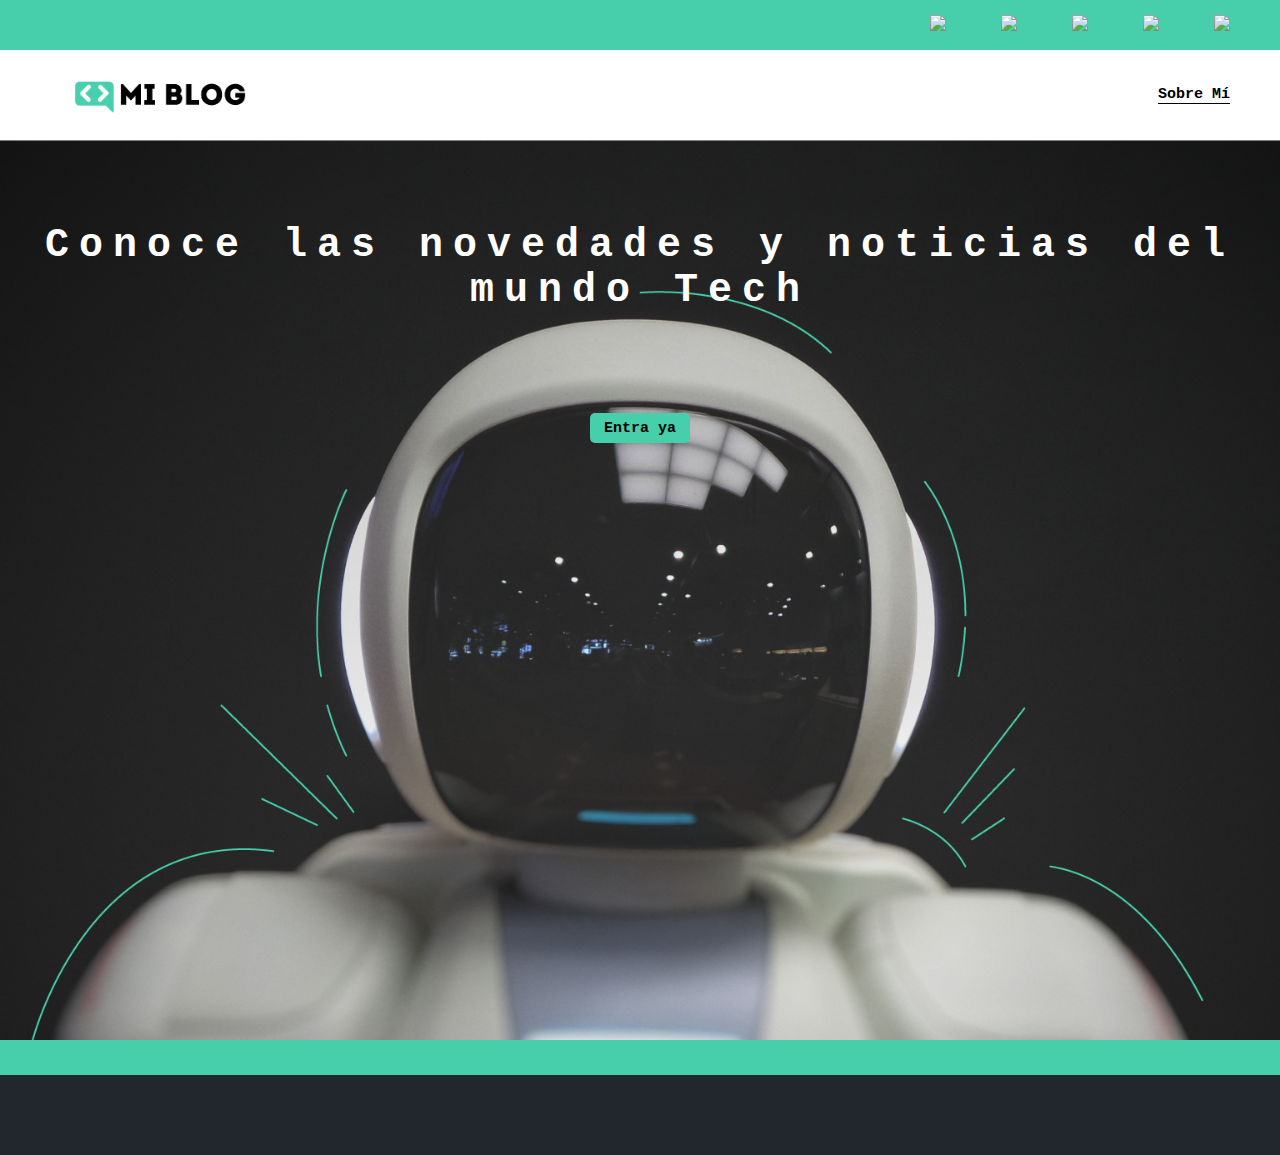
==== index.html @ 909da3fd "Nuevo proyecto de inicio de blog" ====
<!DOCTYPE html>
<html lang="en">
<head>
    <meta charset="UTF-8">
    <meta http-equiv="X-UA-Compatible" content="IE=edge">
    <meta name="viewport" content="width=device-width, initial-scale=1.0">
    <link rel="stylesheet" href="style.css">
    <title>Mi Blog</title>
</head>
<body class="body-index">
    <header>
        <section class="header-icons-container">
            <div class="icons">
                <a href="/"><img class="ico" src="https://img.icons8.com/ios-filled/50/000000/facebook-new.png"/> </a>
                <a href="#"><img class="ico" src="https://img.icons8.com/ios-filled/50/000000/youtube-play.png"/></a>
                <a href="#"><img class="ico" src="https://img.icons8.com/ios-filled/50/000000/twitter.png"/></a>
                <a href="#"><img class="ico" src="https://img.icons8.com/ios-filled/50/000000/instagram-new--v1.png"/></a>
                <a href="#"><img class="ico" src="https://img.icons8.com/ios-filled/50/000000/linkedin.png"/></a>
            </div>
        </section>
        <nav>
            <section class="nav-logo-container">
                <a href="/"><img src="./Logo-negro.png" alt="Mi logo"></a>      
            </section>
            <section class="profile-link">
                <a href="/maquetación-css/perfil.html">Sobre Mí</a>
            </section>
        </nav>
    </header>
    <main class="main-home">
        <div class="main-container">
            <h2 class="main-container-title">Conoce las novedades y noticias del mundo Tech</h2>
            <div class="main-container-buttom">
                <a href="./blogs.html">Entra ya</a>
            </div>
          
        </div>
    </main>
    <footer>
        <div class="footer"></div>
    </footer>
</body>
</html>
---- style.css ----
.body-index {
    box-sizing: border-box;
    margin: 0px;
    padding: 0px;
    position: absolute;
    overflow: hidden;
    top: 0;
    bottom: 0;
    right: 0;
    left:0;
}
.home-body {
    margin: 0;
}
.grid-container {
    max-width: 980px;
    margin: auto;

}
a {
    text-decoration: none;
    color: black;
    font-family: monospace;
    font-weight: bold;
    font-size: 15px;
}


header {
    width: 100%; 
    height: 140px;
    display: grid;
    grid-template-rows: 1fr 1fr;
}
header .header-icons-container {
    width: 100%;
    height: 50px;
    display: grid; 
    background-color: #47cfac;
}
header .header-icons-container .icons {
    width: 300px;
    height: auto; 
    display: flex;
    justify-items: flex-end;
    align-items: center;
    justify-content: space-between;
    justify-self: end;
    margin-right: 50px;
}

.header-icons-container .icons .ico {
    width: 35px;
}
nav {
    display: grid;
    grid-template-columns: 1fr 1fr;
    height: 90px;
}
nav .nav-logo-container {
    margin-left: 50px;

}
nav .nav-logo-container img {
    width: 220px;
    margin-top: 10px;
}
nav .profile-link {
    display: flex;
    align-items: center;
    justify-content: flex-end;
    margin-right: 50px;
}
nav .profile-link a {
    color: black;
    border-bottom: 1px solid black;
}
.main-home {
    width: 100%;
    height: 100%;
    background-image: url(./assets/img/Cover.png);
    background-size: cover;
    background-position: center;
    display: flex;
    justify-content: center;
}
.main-home .main-container {
    text-align: center;
    margin-top: 50px;
    font-family: monospace;
}
.main-home .main-container .main-container-title {
    color: white;
    letter-spacing: 10px;
    font-size: 40px;
    width: 100%;
}
.main-home .main-container-buttom {
    background-color: #47cfac;
    width: 100px;
    height: 30px;
    border-radius: 5px;
    margin: 100px auto;
    display: grid;
}
.main-home .main-container-buttom a {
    justify-items: center;
    margin: auto;
    font-weight: bold;
    color: black;
}


.blogs-main {
    display: grid;

}
.blogs-news-container {
    background-color: #e6e9ed;
    padding: 0 50px 40px;
}
.blogs-main-new {
    display: grid;
    grid-template-columns: 2fr 1fr;
    grid-template-rows: 2fr;
}
.blogs-news-img-container {
    grid-column: 1;
}
.blogs-news-img-container img {
    width: 90%;
    border-radius: 3px;
}
.blogs-news-info-container {
    grid-column: 2;

}
.blogs-news-info-container p {
    margin-bottom: 35px;
}
.blogs-posts-container {
    padding: 0 50px 40px;
}
.blogs-posts-container .line-content {
    border-bottom: 1px solid #cdd2da;
    padding-bottom: 20px;
    text-align: center;

}
.blogs-button {
    border: 1px solid #47cfac;
    padding: 10px 15px;
    font-size: 12px;
}
.blogs-posts-container .post-container {
    display: inline-block;
    padding-left: 23px;
    max-width: 30%;
    margin-bottom: 50px;
}
.blogs-posts-container .post-container p {
    margin-bottom: 35px;
}
.blogs-posts-container .post-container img {
    width: 100%;
}
footer {
    width: 100%;
    height: 80px;
    background-color: #22272d;
    border-top: 35px solid #47cfac;
    text-align: center;
}
footer p {
    color: white;
    margin-top: 30px;
}
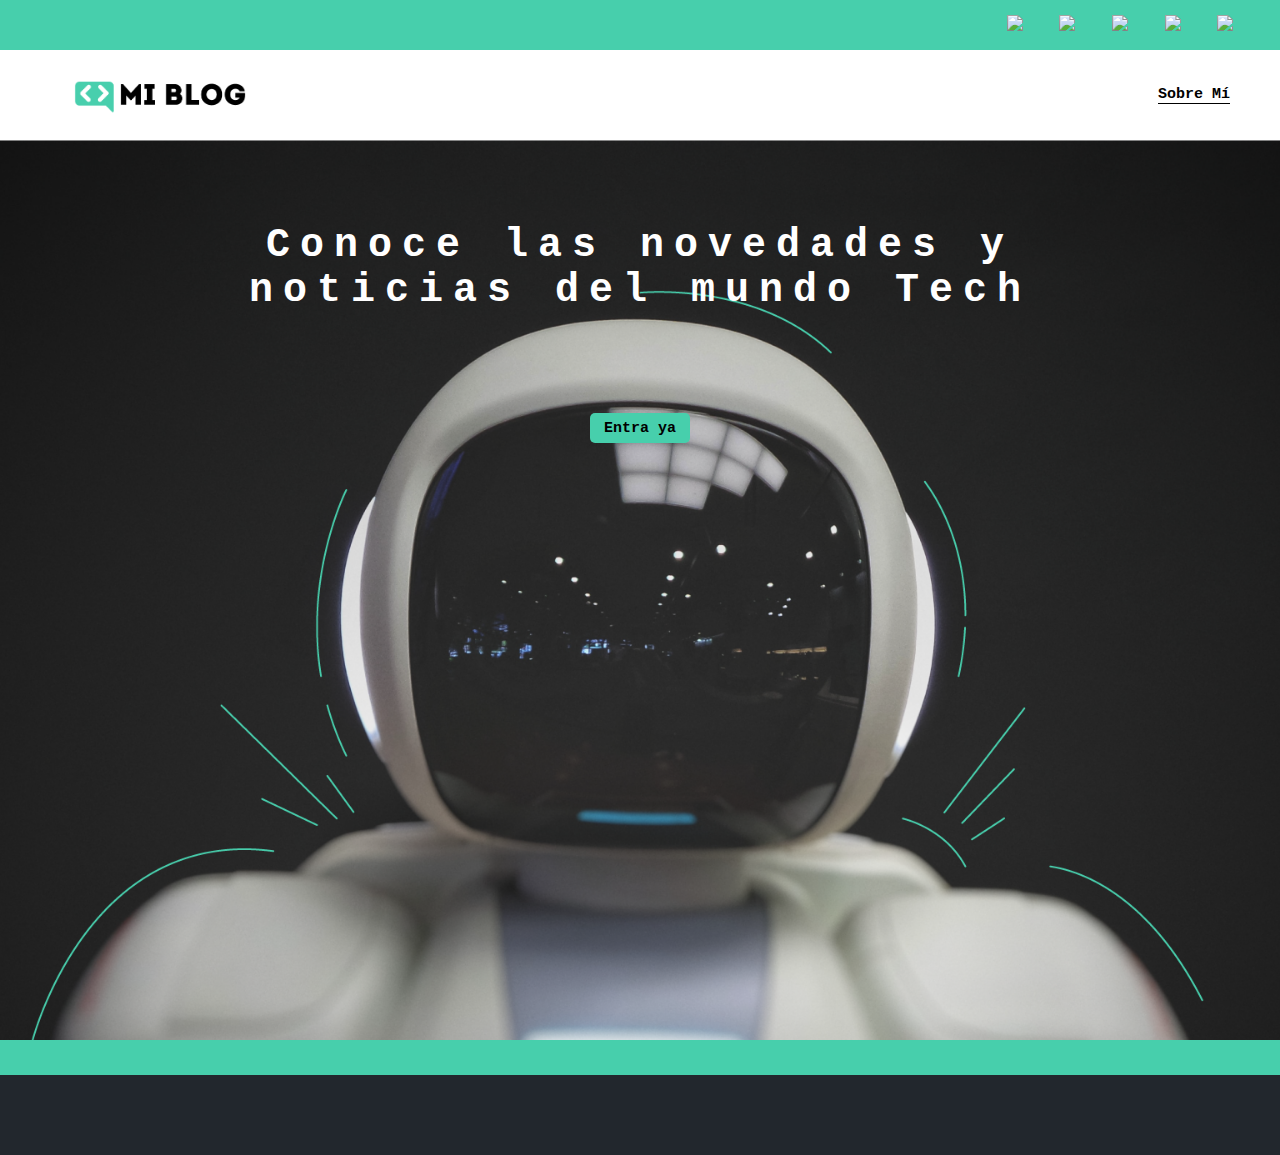
==== commit 1134bfb5: "last updates to the bloh project" ====
--- a/index.html
+++ b/index.html
@@ -4,7 +4,7 @@
     <meta charset="UTF-8">
     <meta http-equiv="X-UA-Compatible" content="IE=edge">
     <meta name="viewport" content="width=device-width, initial-scale=1.0">
-    <link rel="stylesheet" href="style.css">
+    <link rel="stylesheet" href="./css/style.css">
     <title>Mi Blog</title>
 </head>
 <body class="body-index">
@@ -20,7 +20,7 @@
         </section>
         <nav>
             <section class="nav-logo-container">
-                <a href="/"><img src="./Logo-negro.png" alt="Mi logo"></a>      
+                <a href="/"><img src="./assets/img/Logo-negro.png" alt="Mi logo"></a>      
             </section>
             <section class="profile-link">
                 <a href="/maquetación-css/perfil.html">Sobre Mí</a>
--- a/css/style.css
+++ b/css/style.css
@@ -0,0 +1,222 @@
+.body-index {
+    box-sizing: border-box;
+    margin: 0px;
+    padding: 0px;
+    position: absolute;
+    overflow: hidden;
+    top: 0;
+    bottom: 0;
+    right: 0;
+    left:0;
+}
+.home-body {
+    margin: 0;
+}
+.grid-container {
+    max-width: 980px;
+    margin: auto;
+
+}
+a {
+    text-decoration: none;
+    color: black;
+    font-family: monospace;
+    font-weight: bold;
+    font-size: 15px;
+}
+
+
+header {
+    width: 100%; 
+    height: 140px;
+    display: grid;
+    grid-template-rows: 1fr 1fr;
+}
+header .header-icons-container {
+    width: 100%;
+    height: 50px;
+    display: grid; 
+    background-color: #47cfac;
+}
+header .header-icons-container .icons {
+    width: 300px;
+    height: auto; 
+    display: flex;
+    justify-items: flex-end;
+    align-items: center;
+    justify-content: space-evenly;
+    justify-self: end;
+    margin-right: 10px;
+}
+
+.header-icons-container .icons .ico {
+    width: 25px;
+}
+nav {
+    display: grid;
+    grid-template-columns: 1fr 1fr;
+    height: 90px;
+}
+nav .nav-logo-container {
+    margin-left: 50px;
+
+}
+nav .nav-logo-container img {
+    width: 220px;
+    margin-top: 10px;
+}
+nav .profile-link {
+    display: flex;
+    align-items: center;
+    justify-content: flex-end;
+    margin-right: 50px;
+}
+nav .profile-link a {
+    color: black;
+    border-bottom: 1px solid black;
+}
+.main-home {
+    width: 100%;
+    height: 100%;
+    background-image: url(./font/Cover.png);
+    background-size: cover;
+    background-position: center;
+    display: flex;
+    justify-content: center;
+}
+.main-home .main-container {
+    text-align: center;
+    margin-top: 50px;
+    font-family: monospace;
+}
+.main-home .main-container .main-container-title {
+    color: white;
+    letter-spacing: 10px;
+    font-size: 40px;
+    width: 100%;
+    max-width: 976px;
+}
+.main-home .main-container-buttom {
+    background-color: #47cfac;
+    width: 100px;
+    height: 30px;
+    border-radius: 5px;
+    margin: 100px auto;
+    display: grid;
+}
+.main-home .main-container-buttom a {
+    justify-items: center;
+    margin: auto;
+    font-weight: bold;
+    color: black;
+}
+
+
+.blogs-main {
+    display: grid;
+
+}
+.blogs-news-container {
+    background-color: #e6e9ed;
+    padding: 0 50px 40px;
+}
+.blogs-main-new {
+    display: grid;
+    grid-template-columns: 2fr 1fr;
+    grid-template-rows: 2fr;
+}
+.blogs-news-img-container {
+    grid-column: 1;
+}
+.blogs-news-img-container img {
+    width: 90%;
+    border-radius: 3px;
+}
+.blogs-news-info-container {
+    grid-column: 2;
+
+}
+.blogs-news-info-container p {
+    margin-bottom: 35px;
+}
+.blogs-posts-container {
+    padding: 0 50px 40px;
+}
+.blogs-posts-container .line-content {
+    border-bottom: 1px solid #cdd2da;
+    padding-bottom: 20px;
+    text-align: center;
+
+}
+.blogs-button {
+    border: 1px solid #47cfac;
+    padding: 10px 15px;
+    font-size: 12px;
+}
+.blogs-posts-container .post-container {
+    display: inline-block;
+    padding-left: 23px;
+    max-width: 30%;
+    margin-bottom: 50px;
+}
+.blogs-posts-container .post-container p {
+    margin-bottom: 35px;
+}
+.blogs-posts-container .post-container img {
+    width: 100%;
+}
+footer {
+    width: 100%;
+    height: 80px;
+    background-color: #22272d;
+    border-top: 35px solid #47cfac;
+    text-align: center;
+}
+footer p {
+    color: white;
+    margin-top: 30px;
+}
+
+.blogpost-img-container {
+    padding: 0 50px 40px;
+
+}
+.blogpost-img-container img {
+    width: 100%;
+    height: 800px;
+    border-radius: 100%;
+}
+.blogpost-main-container {
+    padding: 0 50px 40px;
+}
+.blogpost-main-container h3 {
+    border-bottom: 1px solid #cdd2cd;
+    padding-bottom: 30px;
+}
+.blogpost-main-container h1 {
+    font-size: 30px;
+}
+.contact-main-container {
+    background-color: #cdd2cd;
+    width: 100%;
+    min-height: 250px;
+    background-color: #e6e9ed;
+    text-align: center;
+    padding-bottom: 50px;
+}
+
+.contact-main-container div {
+    display: inline-block;
+    width: 40%;
+    height: 100%;
+}
+.contact-main-container .contact-right, .contact-left {
+    margin-top: 70px;
+    text-align: initial;
+}
+.contact-main-container img {
+    width: 100px;
+}
+.contact-main-container .m-parra {
+    margin-left: 15px;
+}